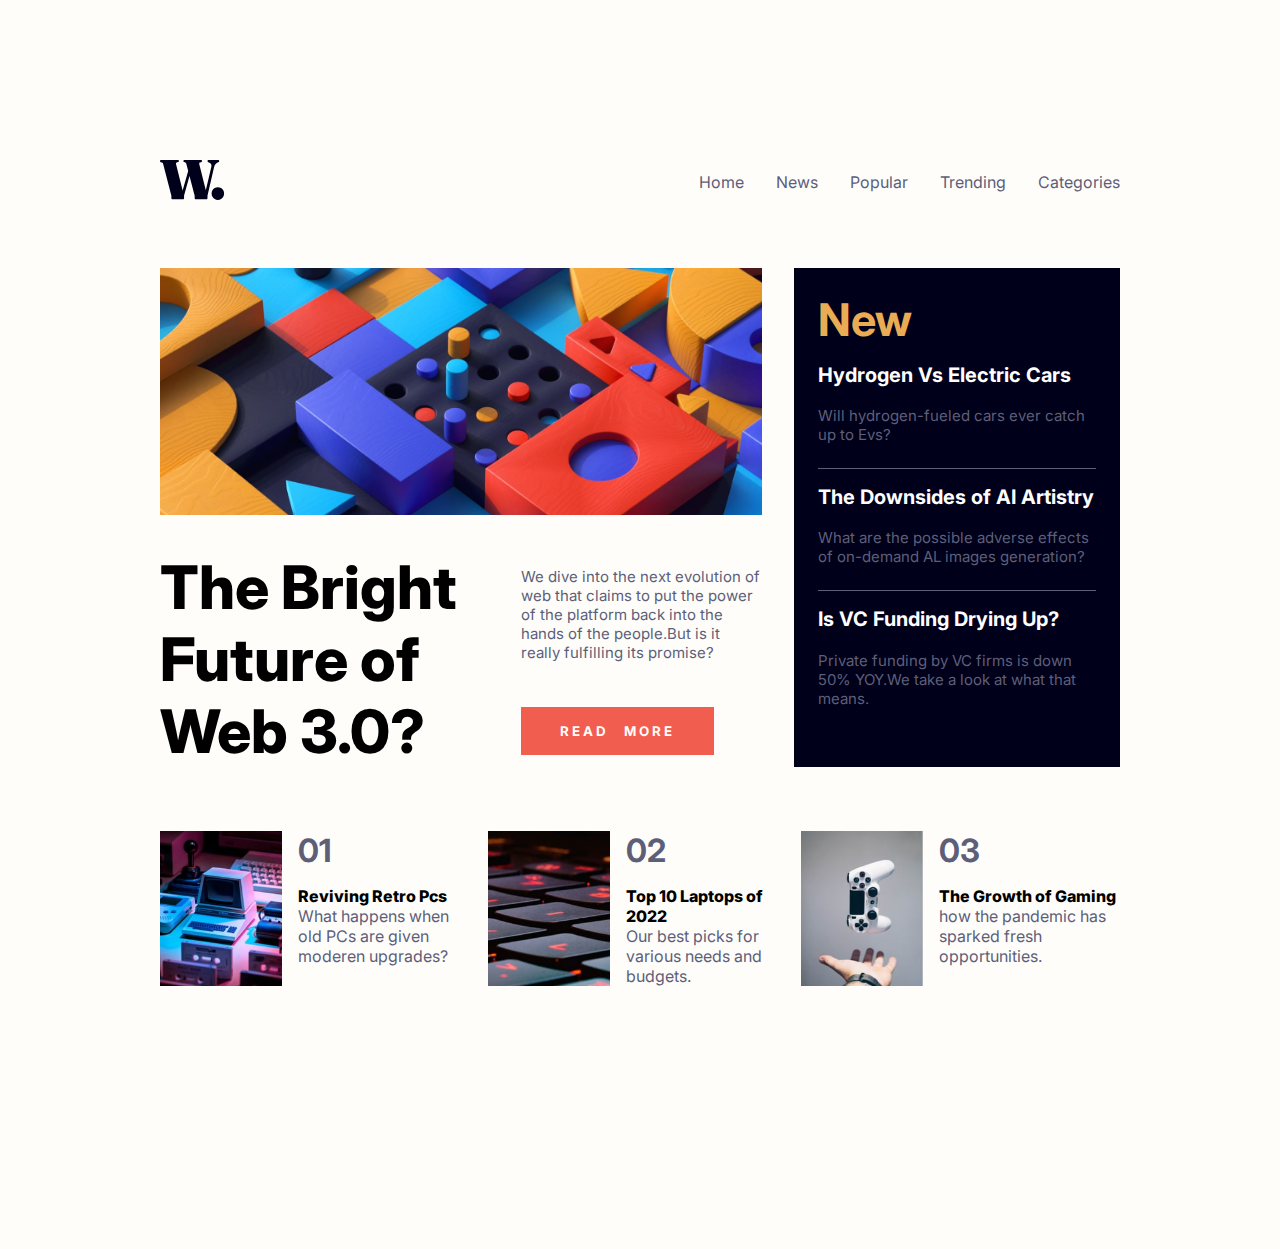
==== index.html @ 779c512d "Made changes" ====
<!DOCTYPE html>
<html lang="en">
<head>
    <meta charset="UTF-8">
    <meta name="viewport" content="width=device-width, initial-scale=1.0">
    <title>Document</title>
    <link rel="preconnect" href="https://fonts.googleapis.com">
    <link rel="preconnect" href="https://fonts.gstatic.com" crossorigin>
    <link href="https://fonts.googleapis.com/css2?family=Inter:wght@400;700;800&display=swap" rel="stylesheet">
    <link rel="stylesheet" href="main.css">
</head>
<body>
    <div class="main">
        <div class="header">
            <div class="logo">
                <img src="./news/assets/images/logo.svg" alt="">
            </div>
            <div class="navbar">
                <ul class="navbar-list">
                    <li class="navbar-list-items"><a href="" class="red-hover-button">Home</a></li>
                    <li class="navbar-list-items"><a href="" class="red-hover-button">News</a></li>
                    <li class="navbar-list-items"><a href="" class="red-hover-button">Popular</a></li>
                    <li class="navbar-list-items"><a href="" class="red-hover-button">Trending</a></li>
                    <li class="navbar-list-items"><a href="" class="red-hover-button">Categories</a></li>
                </ul>
            </div>
            <div class="navbar-icon">
                <img src="./assets/images/icon-menu.svg" alt="">
            </div>
        </div>
        <div class="content">
            <div class="content-left">
                <div class="content-left-head-image">
                    <img src="./news/assets/images/image-web-3-desktop.jpg" alt="">
                </div>
                <div class="content-left-main">
                    <div class="content-left-main-left">
                        <h1>The Bright Future of Web 3.0?</h1>
                    </div>
                    <div class="content-left-main-right">
                            <p>We dive into the next evolution of web that claims to put the power of the platform back into the hands of the people.But is it really fulfilling its promise?</p>
                        <button class ="change-readmore-button">READ MORE</button>
                    </div>
                </div>
            </div>
            <div class="content-right">
                <div class="content-right-heading">
                    <h1>New</h1>
                </div>
                <div class="content-right-content">
                    <div class="content-right-content-card">
                        <div class="content-right-content-card-header hover-change-h2">
                            <h2>Hydrogen Vs Electric Cars</h2>
                        </div>
                        <div class ="content-right-content-card-header">
                            <p>Will hydrogen-fueled cars ever catch up to Evs?</p>
                            <h1></h1>
                        </div>
                    </div>
                    <div class="content-right-content-card">
                        <div class="content-right-content-card-header hover-change-h2">
                            <h2>The Downsides of AI Artistry</h2>
                        </div>
                        <div class ="content-right-content-card-header">
                            <p>What are the possible adverse effects of on-demand AL images generation?</p>
                            <h1></h1>
                        </div>
                    </div>
                    <div class="content-right-content-card">
                        <div class="content-right-content-card-header hover-change-h2">
                            <h2>Is VC Funding Drying Up?</h2>
                        </div>
                        <div class ="content-right-content-card-header">
                            <p>Private funding by VC firms is down 50% YOY.We take a look at what that means.</p>
                        </div>
                    </div>
                </div>
            </div>
        </div>
        <div class="footer">
            <div class="footer-card">
                <div class="footer-card-image">
                    <img src="./news/assets/images/image-retro-pcs.jpg" alt="">
                </div>
                <div class="footer-card-content">
                    <div class="footer-card-content-Number">
                        <h1>01</h1>
                    </div>
                    <div class="footer-card-content-heading">
                        <a href="" class="red-hover-button"> Reviving Retro Pcs</a></li>
                    </div>
                    <div class="footer-card-content-main">
                        <p>
                            What happens when old PCs are given moderen upgrades?
                        </p>
                    </div>
                </div>
                
            </div>
            <div class="footer-card">
                <div class="footer-card-image">
                    <img src="./news/assets/images/image-top-laptops.jpg" alt="">
                </div>
                <div class="footer-card-content">
                    <div class="footer-card-content-Number">
                        <h1>02</h1>
                    </div>
                    <div class="footer-card-content-heading">
                        <a href="" class="red-hover-button"> Top 10 Laptops of 2022</a></li>
                    </div>
                    <div class="footer-card-content-main">
                        <p>
                           Our best picks for various needs and budgets.
                        </p>
                    </div>
                </div>
                
            </div>
            <div class="footer-card">
                <div class="footer-card-image">
                    <img src="./news/assets/images/image-gaming-growth.jpg" alt="">
                </div>
                <div class="footer-card-content">
                    <div class="footer-card-content-Number">
                        <h1>03</h1>
                    </div>
                    <div class="footer-card-content-heading">
                      <a href="" class="red-hover-button"> The Growth of Gaming</a></li>
                    </div>
                    <div class="footer-card-content-main">
                        <p>
                            how the pandemic has sparked fresh opportunities.
                        </p>
                    </div>
                </div>
                
            </div>
        </div>

    </div>
</body>
</html>
---- main.css ----
*{
    box-sizing: border-box;
    padding: 0px;
    margin: 0px;
    font-family: "Inter";
}
.main{
    background: hsl(36, 100%, 99%);
    padding: 8rem;
}
.header{
    display: flex;
    justify-content: space-between;
    align-items: center;
    padding: 2rem;
}
.navbar-list{
    display: flex;
    gap:2rem;
    list-style-type: none;
}
.navbar-list-items > a{
    color:  hsl(236, 13%, 42%);
    text-decoration: none;
    font-weight: 400;
    transition-duration: 0.4s;
    cursor: pointer;
}
.navbar-icon{
    display: none;
}

.content{
    display: flex;
    gap: 2rem;
    padding: 2rem;
}
.content-left{
    flex-basis: 65%;
}
.content-right{
    flex-basis: 35%;
}
.content-left-head-image > img{
    width: 100%;
    height: 50%;
}
.content-left-main {
    display: flex;
    padding-top: 2rem;
    justify-content: space-between;
}
.content-left-main-left{
   flex-basis: 60%;
}
.content-left-main-left > h1{
    font-weight: 800;
    width: 95%;
    font-size: 60px;
    line-height: 4.5rem;
}
.content-left-main-right{
    flex-basis: 40%;
    display: flex;
    flex-direction: column;
    justify-content: space-around;
    align-self: flex-start;
    padding-top: 1rem;
    gap: 1.3rem;
}
.content-left-main-right > p{
    font-size: 15px;
    color: hsl(236, 13%, 42%);
}
.content-left-main-right > button{
    width: 80%;
    margin-top: 1.5rem;
    padding: 1rem;
    letter-spacing: 0.2rem;
    word-spacing: 0.5rem;
    background-color: hsl(5, 85%, 63%);
    color: hsl(36, 100%, 99%);
    border: 0px;
    font-weight: 700;
    transition-duration: 0.4s;
    cursor: pointer;
}
.content-right{
    background: hsl(240, 100%, 5%);
    padding: 1.5rem;
}
.content-right-heading > h1{
    color: hsl(35, 77%, 62%);
    font-size: 45px;
}
.content-right-content-card{
    display: flex;
    flex-direction: column;
    gap: 1.2rem;
}
.content-right-content-card-header > h2{
    padding-top: 1rem;
    color: white;
    font-size: 20px;
    font-weight: 700;
    transition-duration: 0.4s;
    cursor: pointer;
}
.content-right-content-card-header > p{
    color:hsl(236, 13%, 42%);
    padding-bottom: 1.5rem;
    font-size: 15px;
}
.content-right-content-card-header > h1{
    border-top: 1px solid hsl(236, 13%, 42%);
}

.footer{
    display: flex;
    padding: 2rem;
    gap:2rem;
}
.footer-card{
    display: flex;
}
.footer-card-image > img{
    height: 60%;
    padding-right: 1rem;
}
.footer-card-content-Number > h1{
    color:hsl(236, 13%, 42%) ;
    padding-bottom: 1rem;
}
.footer-card-content-heading > a{
    font-weight: 800;
    color: black;
    text-decoration: none;
    padding-bottom: 1rem;
}
.footer-card-content-main{
    color:hsl(236, 13%, 42%) ;
}

.red-hover-button:hover{
    color:hsl(5, 85%, 63%);
}
.change-readmore-button:hover{
    background:  hsl(240, 100%, 5%);
}
.hover-change-h2 > h2:hover{
    color: hsl(35, 77%, 62%);
}

@media (max-width:375px){  
    .main{ 
        padding: 0px;
        width: 100vw;
    }
    .header{
        justify-content: space-between;
        width: 100vw;
    }
    .navbar-list{
        display: none;
    }
    .navbar-icon{
        display: inline-block;
    }
    .content{
        width: 100vw;
        flex-direction: column;
    }
    .content-left-main{
        flex-direction: column;
    }
    .content-left-main-left > h1{
        font-size: 3rem;
        line-height: 1.5;
    }
    .content-left-head-image > img{
        height: 15rem;
    }
    .footer{
        flex-direction: column;
        justify-content: flex-start;
    }
    .footer-card-image{
        width: 50%;
        padding-right: 0px;
    }
    .footer-card-image > img{
        height: 10rem;
        padding-right: 0px;
    }
    .footer-card{
        padding-bottom: 0px;
        gap:1.5rem;
        height: 13rem;
    }
}
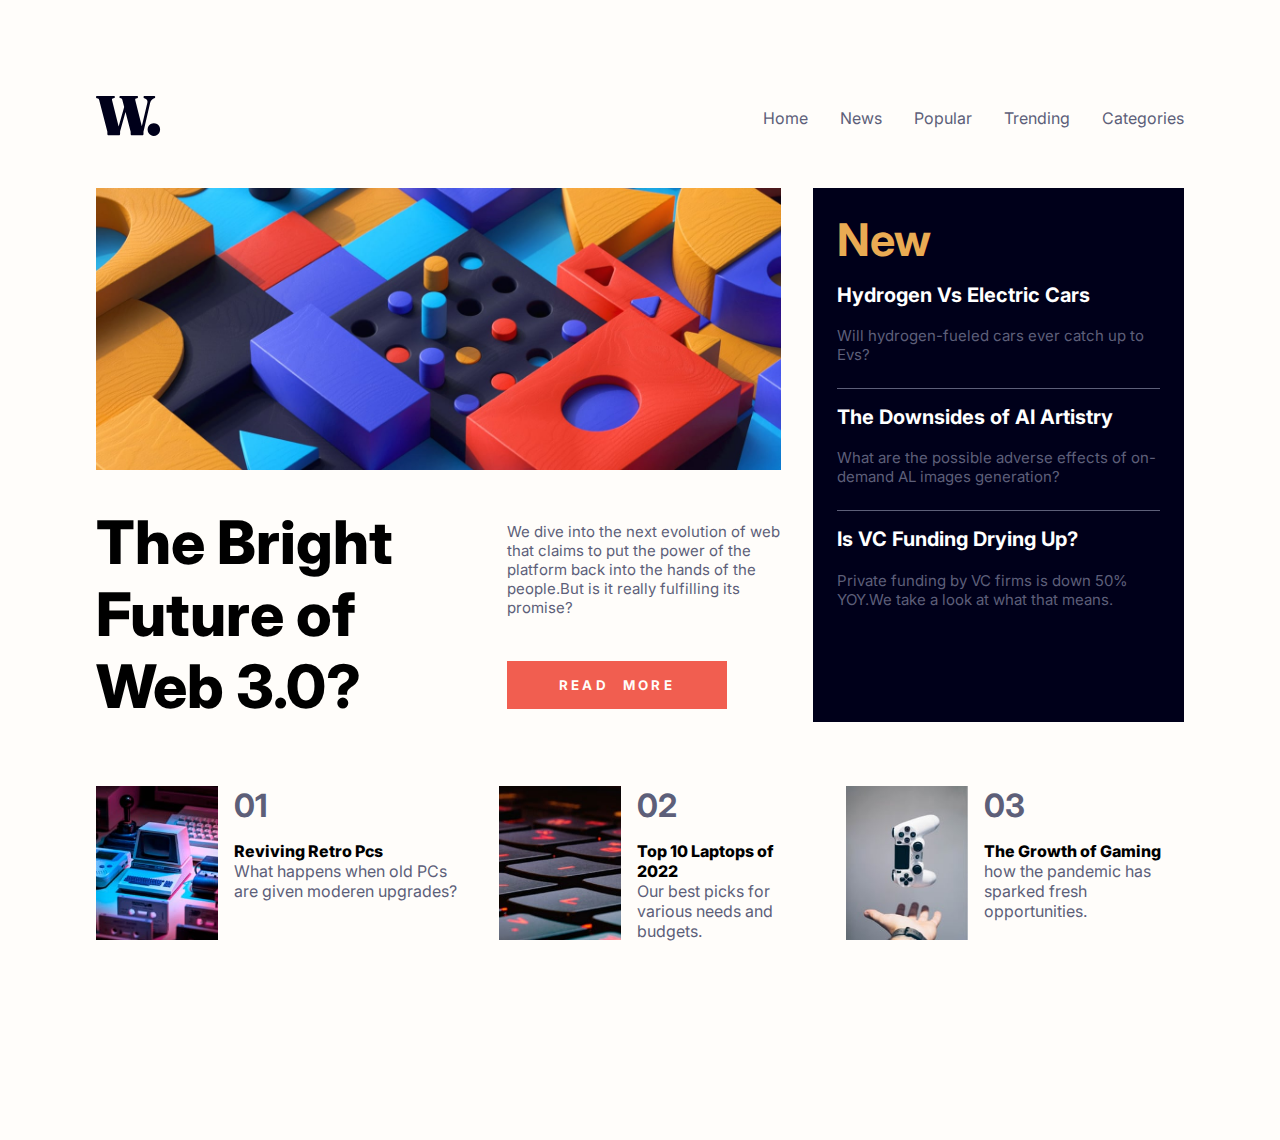
==== commit 5aa1425d: "Made changes" ====
--- a/index.html
+++ b/index.html
@@ -25,7 +25,7 @@
                 </ul>
             </div>
             <div class="navbar-icon">
-                <img src="./assets/images/icon-menu.svg" alt="">
+                <img src="./news/assets/images/icon-menu.svg" alt="">
             </div>
         </div>
         <div class="content">
@@ -77,19 +77,19 @@
                 </div>
             </div>
         </div>
-        <div class="footer">
-            <div class="footer-card">
-                <div class="footer-card-image">
+        <div class="blog">
+            <div class="blog-card">
+                <div class="blog-card-image">
                     <img src="./news/assets/images/image-retro-pcs.jpg" alt="">
                 </div>
-                <div class="footer-card-content">
-                    <div class="footer-card-content-Number">
+                <div class="blog-card-content">
+                    <div class="blog-card-content-Number">
                         <h1>01</h1>
                     </div>
-                    <div class="footer-card-content-heading">
+                    <div class="blog-card-content-heading">
                         <a href="" class="red-hover-button"> Reviving Retro Pcs</a></li>
                     </div>
-                    <div class="footer-card-content-main">
+                    <div class="blog-card-content-main">
                         <p>
                             What happens when old PCs are given moderen upgrades?
                         </p>
@@ -97,18 +97,18 @@
                 </div>
                 
             </div>
-            <div class="footer-card">
-                <div class="footer-card-image">
+            <div class="blog-card">
+                <div class="blog-card-image">
                     <img src="./news/assets/images/image-top-laptops.jpg" alt="">
                 </div>
-                <div class="footer-card-content">
-                    <div class="footer-card-content-Number">
+                <div class="blog-card-content">
+                    <div class="blog-card-content-Number">
                         <h1>02</h1>
                     </div>
-                    <div class="footer-card-content-heading">
+                    <div class="blog-card-content-heading">
                         <a href="" class="red-hover-button"> Top 10 Laptops of 2022</a></li>
                     </div>
-                    <div class="footer-card-content-main">
+                    <div class="blog-card-content-main">
                         <p>
                            Our best picks for various needs and budgets.
                         </p>
@@ -116,18 +116,18 @@
                 </div>
                 
             </div>
-            <div class="footer-card">
-                <div class="footer-card-image">
+            <div class="blog-card">
+                <div class="blog-card-image">
                     <img src="./news/assets/images/image-gaming-growth.jpg" alt="">
                 </div>
-                <div class="footer-card-content">
-                    <div class="footer-card-content-Number">
+                <div class="blog-card-content">
+                    <div class="blog-card-content-Number">
                         <h1>03</h1>
                     </div>
-                    <div class="footer-card-content-heading">
+                    <div class="blog-card-content-heading">
                       <a href="" class="red-hover-button"> The Growth of Gaming</a></li>
                     </div>
-                    <div class="footer-card-content-main">
+                    <div class="blog-card-content-main">
                         <p>
                             how the pandemic has sparked fresh opportunities.
                         </p>
--- a/main.css
+++ b/main.css
@@ -6,18 +6,21 @@
 }
 .main{
     background: hsl(36, 100%, 99%);
-    padding: 8rem;
+    padding: 4rem;
+    overflow-x:hidden;
 }
 .header{
     display: flex;
     justify-content: space-between;
     align-items: center;
     padding: 2rem;
+    padding-bottom: 1rem;
 }
 .navbar-list{
     display: flex;
     gap:2rem;
     list-style-type: none;
+
 }
 .navbar-list-items > a{
     color:  hsl(236, 13%, 42%);
@@ -115,29 +118,29 @@
     border-top: 1px solid hsl(236, 13%, 42%);
 }
 
-.footer{
+.blog{
     display: flex;
     padding: 2rem;
     gap:2rem;
 }
-.footer-card{
-    display: flex;
-}
-.footer-card-image > img{
+.blog-card{
+    display: flex;
+}
+.blog-card-image > img{
     height: 60%;
     padding-right: 1rem;
 }
-.footer-card-content-Number > h1{
+.blog-card-content-Number > h1{
     color:hsl(236, 13%, 42%) ;
     padding-bottom: 1rem;
 }
-.footer-card-content-heading > a{
+.blog-card-content-heading > a{
     font-weight: 800;
     color: black;
     text-decoration: none;
     padding-bottom: 1rem;
 }
-.footer-card-content-main{
+.blog-card-content-main{
     color:hsl(236, 13%, 42%) ;
 }
 
@@ -151,7 +154,23 @@
     color: hsl(35, 77%, 62%);
 }
 
-@media (max-width:375px){  
+
+@media(max-width:1145px){
+    .blog{
+        flex-direction: column;
+        gap:1.5rem;
+    }
+    .blog-card-image > img{
+        height: 15rem;
+        padding-right: 2rem;
+    }
+    .navbar-list{
+        gap:1rem;
+    }
+}
+
+
+@media (max-width:800px){
     .main{ 
         padding: 0px;
         width: 100vw;
@@ -180,21 +199,50 @@
     .content-left-head-image > img{
         height: 15rem;
     }
-    .footer{
-        flex-direction: column;
+    .blog{
+        flex-direction: column;   
         justify-content: flex-start;
-    }
-    .footer-card-image{
+        gap:1rem;
+        padding-top: 2rem;
+    }
+    .blog-card-image > img{
+        padding-right: 0.5rem;
+        padding-left: 0.5rem;
+    }
+    
+}
+
+
+@media (max-width:375px){  
+    .blog{
+        flex-direction: column;
+        justify-content: flex-start;
+    }
+    .blog-card-image{
         width: 50%;
         padding-right: 0px;
     }
-    .footer-card-image > img{
+    .blog-card-image > img{
         height: 10rem;
         padding-right: 0px;
     }
-    .footer-card{
+    .blog-card{
         padding-bottom: 0px;
         gap:1.5rem;
         height: 13rem;
     }
-}+}
+@media (max-width:320px){
+    .blog-card{
+        flex-direction: column;
+    }
+    .blog-card-image > img{
+        width: 80vw;
+        height: 12rem;
+        align-self: flex-start;
+    }
+    .blog{
+        gap: 10rem;
+    }
+}
+
